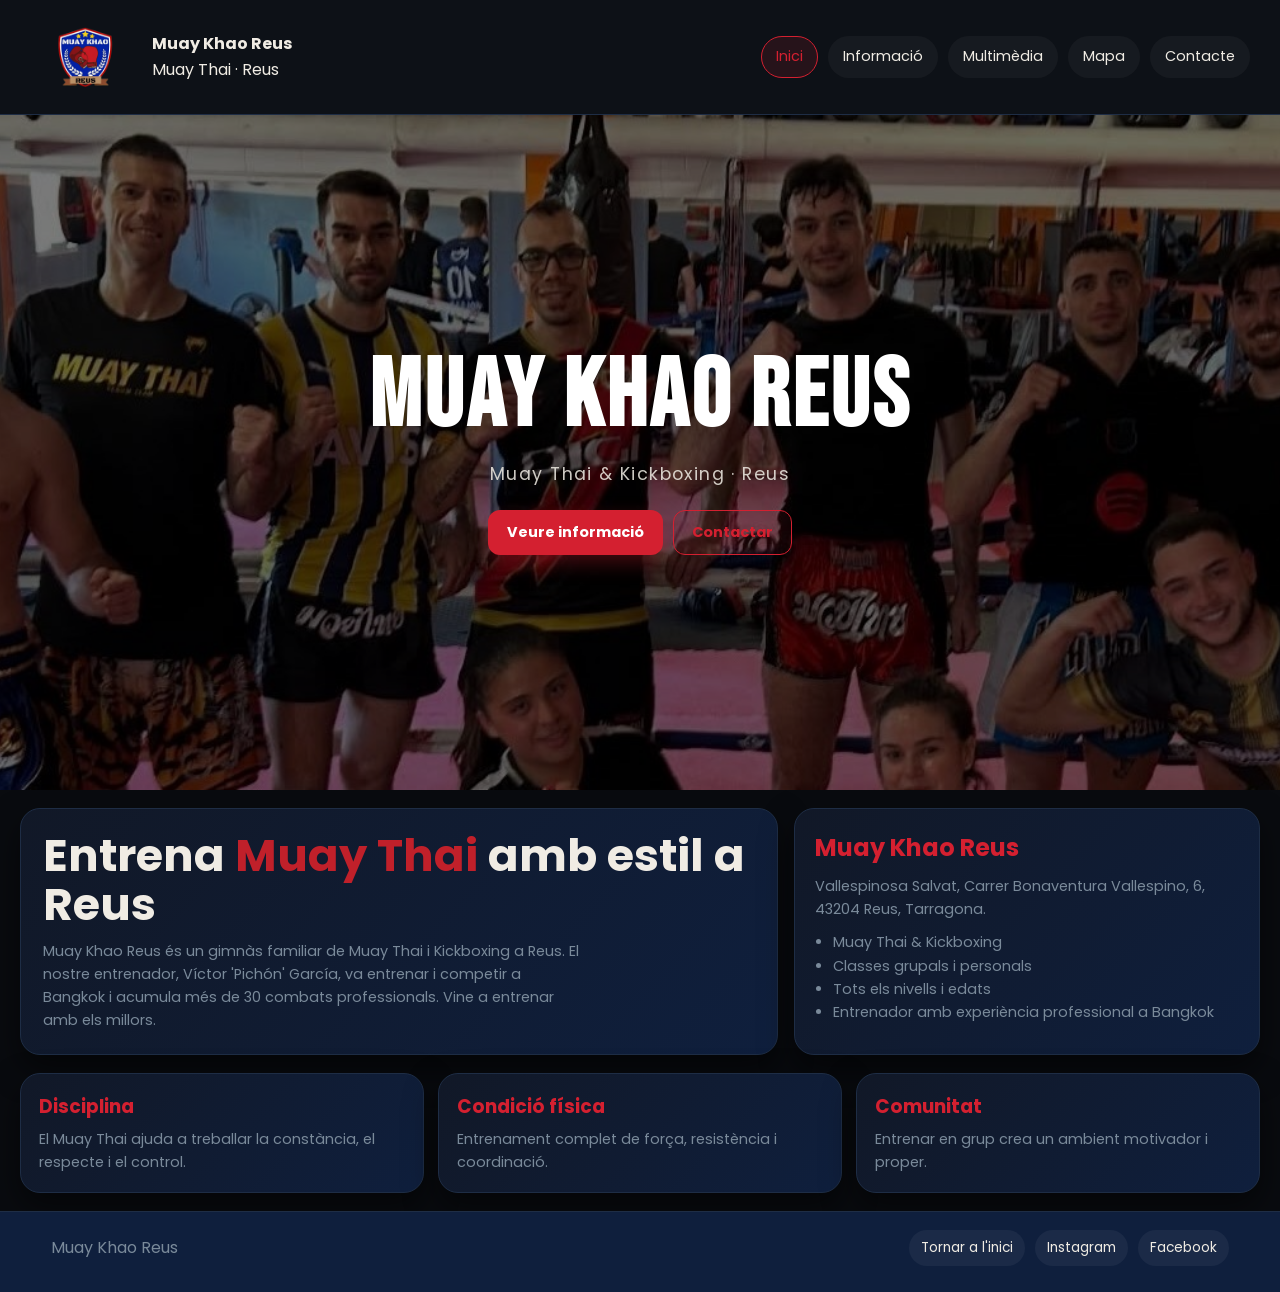
==== index.html @ c50d555d "añadir archivos web" ====
<!DOCTYPE html>
<html lang="ca">
<head>
  <meta charset="UTF-8" />
  <meta name="viewport" content="width=device-width, initial-scale=1.0" />
  <title>Muay Khao Reus · Inici</title>
  <link rel="stylesheet" href="css/style.css" />
  <link rel="preconnect" href="https://fonts.googleapis.com">
  <link rel="preconnect" href="https://fonts.gstatic.com" crossorigin>
  <link href="https://fonts.googleapis.com/css2?family=Bebas+Neue&family=Poppins:wght@300;400;600;700&display=swap" rel="stylesheet">
</head>
<body id="top">
  <!-- HEADER -->
  <header class="header">
    <nav class="navbar">
      <a href="index.html" style="display:flex; align-items:center; gap:12px; text-decoration:none; color:inherit;">
        <img src="images/logo.png" alt="Muay Khao Reus" style="width:110px; height:110px; object-fit:contain; position:relative; z-index:10;">
        <div>
          <strong>Muay Khao Reus</strong>
          <div>Muay Thai · Reus</div>
        </div>
      </a>
      <div style="display:flex; align-items:center; gap:16px;">
        <button class="hamburger" aria-label="Obrir menú">☰</button>
        <div class="nav nav-links">
          <a href="index.html" class="nav-link active">Inici</a>
          <a href="info.html" class="nav-link">Informació</a>
          <a href="multimedia.html" class="nav-link">Multimèdia</a>
          <a href="mapa.html" class="nav-link">Mapa</a>
          <a href="contacte.html" class="nav-link">Contacte</a>
        </div>
      </div>
    </nav>
  </header>

  <main class="home-layout">
    <!-- HERO BANNER — imatge de fons amb overlay fosc i botons centrats -->
    <section style="
      position: relative;
      height: 75vh;
      background-image: url('images/incio.jpg');
      background-size: cover;
      background-position: center center;
      background-repeat: no-repeat;
      display: flex;
      align-items: center;
      justify-content: center;
    ">
      <div style="
        position: absolute;
        inset: 0;
        background: rgba(0,0,0,0.5);
        display: flex;
        flex-direction: column;
        align-items: center;
        justify-content: center;
        text-align: center;
        gap: 14px;
        padding: 24px;
      ">
        <h1 style="
          font-family: 'Bebas Neue', sans-serif;
          font-size: clamp(3rem, 8vw, 6rem);
          color: #ffffff;
          letter-spacing: 3px;
          line-height: 1;
        ">Muay Khao Reus</h1>
        <p style="
          color: rgba(240,236,228,0.85);
          font-size: 1.1rem;
          letter-spacing: 0.08em;
        ">Muay Thai &amp; Kickboxing · Reus</p>
        <div class="hero-buttons" style="margin-top: 8px;">
          <a class="btn primary" href="info.html">Veure informació</a>
          <a class="btn ghost" href="contacte.html">Contactar</a>
        </div>
      </div>
    </section>

    <!-- HERO — dues columnes d'informació, fins als marges -->
    <section class="section hero">
      <div class="container hero-grid" style="width:100%; max-width:100%; margin:0; padding:0 20px; box-sizing:border-box;">
        <article class="panel hero-main">
          <h1>Entrena <span>Muay Thai</span> amb estil a Reus</h1>
          <p>
            Muay Khao Reus és un gimnàs familiar de Muay Thai i Kickboxing a Reus. El nostre entrenador, Víctor 'Pichón' García, va entrenar i competir a Bangkok i acumula més de 30 combats professionals. Vine a entrenar amb els millors.
          </p>
        </article>

        <aside class="panel hero-side">
          <h2>Muay Khao Reus</h2>
          <p class="hero-address">
            Vallespinosa Salvat, Carrer Bonaventura Vallespino, 6,
            43204 Reus, Tarragona.
          </p>
          <ul class="hero-list">
            <li>Muay Thai &amp; Kickboxing</li>
            <li>Classes grupals i personals</li>
            <li>Tots els nivells i edats</li>
            <li>Entrenador amb experiència professional a Bangkok</li>
          </ul>
        </aside>
      </div>
    </section>

    <!-- CARDS — fins als marges -->
    <section class="section cards-section">
      <div class="container cards-grid" style="width:100%; max-width:100%; margin:0; padding:0 20px; box-sizing:border-box;">
        <article class="panel card">
          <h3>Disciplina</h3>
          <p>El Muay Thai ajuda a treballar la constància, el respecte i el control.</p>
        </article>
        <article class="panel card">
          <h3>Condició física</h3>
          <p>Entrenament complet de força, resistència i coordinació.</p>
        </article>
        <article class="panel card">
          <h3>Comunitat</h3>
          <p>Entrenar en grup crea un ambient motivador i proper.</p>
        </article>
      </div>
    </section>
  </main>

  <!-- FOOTER -->
  <footer class="footer">
    <div class="container footer-inner">
      <p>Muay Khao Reus</p>
      <div class="footer-links">
        <a href="index.html">Tornar a l'inici</a>
        <a href="https://www.instagram.com/muaykhaoreus.mt/" target="_blank" rel="noreferrer">Instagram</a>
        <a href="https://facebook.com" target="_blank" rel="noreferrer">Facebook</a>
      </div>
    </div>
  </footer>

  <script src="js/script.js"></script>
</body>
</html>
---- css/style.css ----
/* === VARIABLES DE COLOR (paleta del logo: negre, blau marí, vermell, daurat) === */
:root {
  --bg:       #090b0f;
  --bg2:      #0d1117;
  --card:     #111827;
  --navy:     #0f1f3d;
  --red:      #d42030;
  --red-lt:   #f03040;
  --gold:     #c0202a;
  --gold-lt:  #e02535;
  --text:     #f0ece4;
  --muted:    #7a8a9a;
  --border:   #1e2d45;
  --radius:   12px;
}

/* === RESET === */
* {
  box-sizing: border-box;
  margin: 0;
  padding: 0;
}

html {
  scroll-behavior: smooth;
}

/* === BASE === */
body {
  font-family: "Poppins", system-ui, -apple-system, BlinkMacSystemFont, "Segoe UI", sans-serif;
  background: var(--bg);
  color: var(--text);
  line-height: 1.6;
  /* Patró flexbox: footer sempre enganxat al fons, sense espai negre */
  display: flex;
  flex-direction: column;
  min-height: 100vh;
}

/* main s'expandeix per omplir tot l'espai disponible */
main {
  flex: 1;
}

/* Imatges responsive */
img {
  display: block;
  max-width: 100%;
  height: auto;
}

iframe {
  display: block;
  width: 100%;
}

/* === CONTENIDOR === */
.container {
  width: min(1150px, 92%);
  margin: 0 auto;
}

/* === HEADER — fons bg2 amb border inferior === */
.header {
  position: sticky;
  top: 0;
  z-index: 100;
  background: var(--bg2);
  backdrop-filter: blur(14px);
  border-bottom: 1px solid var(--border);
}

.navbar {
  display: flex;
  align-items: center;
  justify-content: space-between;
  padding: 2px 30px;
  width: 100%;
  box-sizing: border-box;
  overflow: visible;
}

/* === BRAND / LOGO === */
.brand {
  display: flex;
  align-items: center;
  gap: 12px;
  text-decoration: none;
  color: inherit;
}

.brand-logo {
  width: 46px;
  height: 46px;
  border-radius: 50%;
  display: grid;
  place-items: center;
  background: linear-gradient(135deg, var(--gold-lt), var(--gold));
  color: var(--bg);
  font-weight: 900;
  letter-spacing: 1px;
  box-shadow: 0 10px 24px rgba(200, 146, 26, 0.3);
}

.brand-text {
  display: flex;
  flex-direction: column;
}

.brand-title {
  font-size: 1.1rem;
  font-weight: 700;
  color: var(--text);
}

.brand-sub {
  font-size: 0.85rem;
  color: var(--muted);
}

/* === NAVEGACIÓ === */
.nav {
  display: flex;
  gap: 10px;
  flex-wrap: wrap;
  justify-content: flex-end;
}

.nav-link {
  padding: 8px 14px;
  border-radius: 999px;
  border: 1px solid transparent;
  text-decoration: none;
  color: var(--text);
  background: rgba(255, 255, 255, 0.04);
  font-size: 0.9rem;
  transition: all 0.25s ease;
}

/* Link actiu i hover: border i color vermell */
.nav-link:hover,
.nav-link.active {
  border-color: var(--red);
  background: rgba(192, 32, 42, 0.14);
  color: var(--red);
}

/* === HAMBURGUESA (mòbil) === */
.hamburger {
  display: none;
  background: none;
  border: 1px solid var(--border);
  color: var(--text);
  font-size: 1.4rem;
  cursor: pointer;
  padding: 6px 10px;
  border-radius: var(--radius);
  transition: all 0.25s ease;
}

.hamburger:hover {
  border-color: var(--red);
  color: var(--red);
}

/* === SECCIONS GENERALS — padding reduït per evitar espai negre === */
.section {
  padding: 30px 0;
}

.section-alt {
  background: radial-gradient(circle at top, rgba(192, 32, 42, 0.1), transparent 55%);
}

/* === PANELS (targetes) — gradient suau de card a navy === */
.panel {
  background: linear-gradient(135deg, var(--card), var(--navy));
  border-radius: 20px;
  border: 1px solid var(--border);
  box-shadow: 0 14px 32px rgba(0, 0, 0, 0.5);
  overflow: hidden;
  transition: all 0.25s ease;
}

/* En hover, la vora canvia a vermell */
.panel:hover {
  border-color: var(--red);
}

/* === HOME — layout compacte (body flex s'encarrega de l'alçada total) === */
.home-layout {
  display: flex;
  flex-direction: column;
}

.home-layout .hero {
  flex: 1;
  padding: 18px 0 10px;
}

.home-layout .cards-section {
  padding: 8px 0 18px;
}

/* === HERO === */
.hero-grid {
  display: grid;
  grid-template-columns: 1.3fr 0.8fr;
  gap: 16px;
  align-items: stretch;
}

.hero-main {
  padding: 22px;
}

/* Badge/eyebrow: detall en daurat */
.eyebrow {
  display: inline-block;
  padding: 5px 12px;
  border-radius: 999px;
  background: rgba(200, 146, 26, 0.18);
  color: var(--gold-lt);
  text-transform: uppercase;
  letter-spacing: 0.08em;
  font-size: 0.75rem;
  margin-bottom: 10px;
}

.hero h1 {
  font-size: clamp(1.6rem, 3vw, 2.6rem);
  line-height: 1.1;
  margin-bottom: 10px;
  color: var(--text);
}

/* Paraula destacada h1: detall en daurat */
.hero h1 span {
  color: var(--gold);
}

.hero p {
  color: var(--muted);
  max-width: 60ch;
  font-size: 0.9rem;
}

.hero-buttons {
  display: flex;
  gap: 10px;
  flex-wrap: wrap;
  margin-top: 16px;
}

/* === BOTONS === */
.btn {
  display: inline-flex;
  align-items: center;
  justify-content: center;
  padding: 10px 18px;
  border-radius: var(--radius);
  border: 1px solid transparent;
  font-weight: 700;
  cursor: pointer;
  font-size: 0.9rem;
  transition: all 0.25s ease;
  text-decoration: none;
}

/* Botó principal: fons vermell, text blanc */
.btn.primary {
  background: var(--red);
  color: #ffffff;
  box-shadow: 0 8px 20px rgba(192, 32, 42, 0.35);
}

/* Botó secundari: border i color vermell */
.btn.ghost {
  border-color: var(--red);
  background: rgba(192, 32, 42, 0.08);
  color: var(--red);
}

.btn:hover {
  transform: translateY(-2px);
  box-shadow: 0 12px 28px rgba(192, 32, 42, 0.45);
}

.hero-tags {
  display: flex;
  flex-wrap: wrap;
  gap: 8px;
  margin-top: 14px;
  font-size: 0.78rem;
}

.hero-tags span {
  padding: 4px 10px;
  border-radius: 999px;
  background: rgba(255, 255, 255, 0.06);
  color: var(--muted);
}

.hero-side {
  padding: 20px;
}

/* H2 del hero-side: vermell */
.hero-side h2 {
  color: var(--red);
  margin-bottom: 8px;
}

.hero-address {
  color: var(--muted);
  margin-bottom: 10px;
  font-size: 0.9rem;
}

.hero-list {
  padding-left: 18px;
  color: var(--muted);
  font-size: 0.9rem;
}

/* === CARDS HOME === */
.cards-grid {
  display: grid;
  grid-template-columns: repeat(3, 1fr);
  gap: 14px;
}

.card {
  padding: 18px;
}

/* H3 targetes: vermell */
.card h3 {
  color: var(--red);
  margin-bottom: 6px;
}

.card p {
  color: var(--muted);
  font-size: 0.9rem;
}

/* === INFO === */
.info-grid {
  display: grid;
  grid-template-columns: 1.15fr 0.85fr;
  gap: 22px;
  align-items: stretch;
}

.info-text {
  padding: 26px;
}

/* H2 info: vermell */
.info-text h2 {
  color: var(--red);
  margin-bottom: 10px;
}

.info-text p {
  color: var(--muted);
  margin-bottom: 10px;
}

.info-features {
  display: grid;
  grid-template-columns: repeat(3, 1fr);
  gap: 12px;
  margin-top: 14px;
}

.info-feature {
  padding: 12px;
  border-radius: 16px;
  background: var(--bg2);
  border: 1px solid var(--border);
  transition: all 0.25s ease;
}

.info-feature:hover {
  border-color: var(--gold);
}

/* Label info-feature: detall en daurat */
.info-label {
  display: block;
  color: var(--gold);
  font-weight: 600;
  margin-bottom: 4px;
}

.info-feature p {
  color: var(--muted);
  font-size: 0.85rem;
  margin-bottom: 0;
}

/* Imatge info: limitada en alçada per no sortir de pantalla */
.info-image img {
  max-height: 400px;
  object-fit: cover;
  width: 100%;
  height: 100%;
}

/* === MULTIMÈDIA === */
.section-header {
  display: flex;
  justify-content: space-between;
  align-items: flex-end;
  gap: 16px;
  margin-bottom: 18px;
}

/* H2 galeria: vermell */
.section-header h2 {
  color: var(--red);
}

.section-header p {
  color: var(--muted);
}

.media-grid {
  display: grid;
  grid-template-columns: repeat(3, 1fr);
  gap: 16px;
  margin-bottom: 20px;
}

.media-item img {
  height: 230px;
  object-fit: cover;
}

/* Placeholder de vídeo amb fons fosc i vora daurada */
.video-placeholder {
  display: flex;
  flex-direction: column;
  align-items: center;
  justify-content: center;
  gap: 14px;
  padding: 52px 24px;
  background: var(--bg2);
  border: 2px solid var(--gold);
  border-radius: 20px;
  color: var(--muted);
  text-align: center;
  margin-top: 8px;
  transition: all 0.25s ease;
}

.video-placeholder:hover {
  border-color: var(--gold-lt);
}

.video-placeholder .play-icon {
  font-size: 3rem;
  color: var(--gold);
}

.video-placeholder p {
  font-size: 1rem;
  color: var(--muted);
}

.video-box {
  padding: 18px;
}

/* H3 video-box: vermell */
.video-box h3 {
  margin-bottom: 10px;
  color: var(--red);
}

.video-box iframe {
  border-radius: 18px;
  border: none;
  height: 360px;
}

/* === MAPA === */
.map-grid {
  display: grid;
  grid-template-columns: 0.8fr 1.2fr;
  gap: 20px;
  align-items: stretch;
}

.map-text {
  padding: 24px;
}

/* H2 mapa: vermell */
.map-text h2 {
  color: var(--red);
  margin-bottom: 10px;
}

.map-text p {
  color: var(--muted);
  margin-bottom: 8px;
  font-size: 0.9rem;
}

/* Nota QGIS destacada amb accent daurat */
.map-note {
  margin-top: 14px;
  padding: 12px;
  background: var(--bg2);
  border: 1px solid var(--border);
  border-left: 3px solid var(--gold);
  border-radius: 8px;
  color: var(--muted);
  font-size: 0.85rem;
}

.map-box {
  width: 100%;
  max-width: 900px;
  margin: 0 auto;
}

.map-box iframe {
  display: block;
  width: 100%;
  /* 115px navbar (110px logo + 4px padding + 1px border) + 81px footer (1px border + 44px padding + ~36px content) */
  height: calc(100vh - 196px);
  border: none;
  border-radius: 12px;
}

/* === CONTACTE === */
.contact-grid {
  display: grid;
  grid-template-columns: 0.9fr 1.1fr;
  gap: 20px;
  align-items: stretch;
}

.contact-text {
  padding: 24px;
}

/* H2 contacte: vermell */
.contact-text h2 {
  color: var(--red);
  margin-bottom: 10px;
}

.contact-text p {
  color: var(--muted);
}

.contact-list {
  margin-top: 12px;
  padding-left: 18px;
  color: var(--muted);
}

.contact-form {
  padding: 24px;
  display: grid;
  gap: 12px;
}

/* Labels formulari: detall en daurat */
.contact-form label {
  font-weight: 600;
  color: var(--gold);
}

.contact-form input,
.contact-form textarea {
  width: 100%;
  padding: 12px 14px;
  border-radius: var(--radius);
  border: 1px solid var(--border);
  background: var(--bg2);
  color: var(--text);
  font: inherit;
  transition: all 0.25s ease;
}

/* Textarea del formulari: alçada limitada per caber en pantalla */
.contact-form textarea {
  max-height: 120px;
  resize: vertical;
}

.contact-form input:focus,
.contact-form textarea:focus {
  outline: none;
  border-color: var(--red);
  box-shadow: 0 0 0 3px rgba(192, 32, 42, 0.2);
}

/* Nota d'email sota el formulari */
.contact-email-note {
  color: var(--muted);
  font-size: 0.82rem;
  text-align: center;
}

/* === FOOTER — fons navy === */
.footer {
  padding: 18px 0 26px;
  border-top: 1px solid var(--border);
  background: var(--navy);
}

.footer-inner {
  display: flex;
  justify-content: space-between;
  align-items: center;
  gap: 16px;
  flex-wrap: wrap;
  color: var(--muted);
}

.footer-links {
  display: flex;
  gap: 10px;
  flex-wrap: wrap;
}

.footer-links a {
  padding: 7px 12px;
  border-radius: 999px;
  background: rgba(255, 255, 255, 0.05);
  color: var(--text);
  font-size: 0.85rem;
  text-decoration: none;
  transition: all 0.25s ease;
}

.footer-links a:hover {
  background: rgba(192, 32, 42, 0.2);
  color: var(--red-lt);
}

/* ============================================================
   MEDIA QUERIES — breakpoints valorats pel professor
   ============================================================ */

/* --- Mòbil petit (< 600px) --- */
@media (max-width: 600px) {
  /* Mostra el botó hamburguesa */
  .hamburger {
    display: block;
    margin-left: auto;
  }

  /* Nav oculta fins que s'obri */
  .nav {
    display: none;
    flex-direction: column;
    flex-basis: 100%;
    gap: 6px;
    padding: 8px 0;
  }

  .nav.open {
    display: flex;
  }

  .nav-link {
    text-align: center;
    border-radius: var(--radius);
  }

  .navbar {
    flex-wrap: wrap;
  }

  /* Totes les columnes al 100% */
  .hero-grid,
  .info-grid,
  .map-grid,
  .contact-grid {
    grid-template-columns: 1fr;
  }

  .cards-grid {
    grid-template-columns: 1fr;
  }

  .media-grid {
    grid-template-columns: 1fr;
  }

  .info-features {
    grid-template-columns: 1fr;
  }

  /* Imatge info va primer en mòbil */
  .info-image {
    order: -1;
  }

  .hero-buttons .btn {
    width: 100%;
  }
}

/* --- Tablet petit (600px – 767px) --- */
@media (min-width: 600px) and (max-width: 767px) {
  .hero-grid,
  .info-grid,
  .map-grid,
  .contact-grid {
    grid-template-columns: 1fr;
  }

  .cards-grid {
    grid-template-columns: repeat(2, 1fr);
  }

  .media-grid {
    grid-template-columns: repeat(2, 1fr);
  }

  .info-features {
    grid-template-columns: repeat(2, 1fr);
  }

  /* Imatge info va primer */
  .info-image {
    order: -1;
  }
}

/* --- Tablet (768px – 991px) --- */
@media (min-width: 768px) and (max-width: 991px) {
  .hero-grid,
  .info-grid,
  .map-grid,
  .contact-grid {
    grid-template-columns: 1fr;
  }

  .media-grid {
    grid-template-columns: repeat(2, 1fr);
  }

  .info-features {
    grid-template-columns: repeat(2, 1fr);
  }

  .video-box iframe {
    height: 280px;
  }
}

/* --- Laptop (992px – 1199px) --- */
@media (min-width: 992px) and (max-width: 1199px) {
  .hero h1 {
    font-size: clamp(1.6rem, 2.5vw, 2.4rem);
  }

  .hero-grid {
    gap: 14px;
  }
}

/* --- Desktop gran (≥ 1200px) --- */
@media (min-width: 1200px) {
  .container {
    width: min(1200px, 92%);
  }

  .hero h1 {
    font-size: 2.8rem;
  }
}
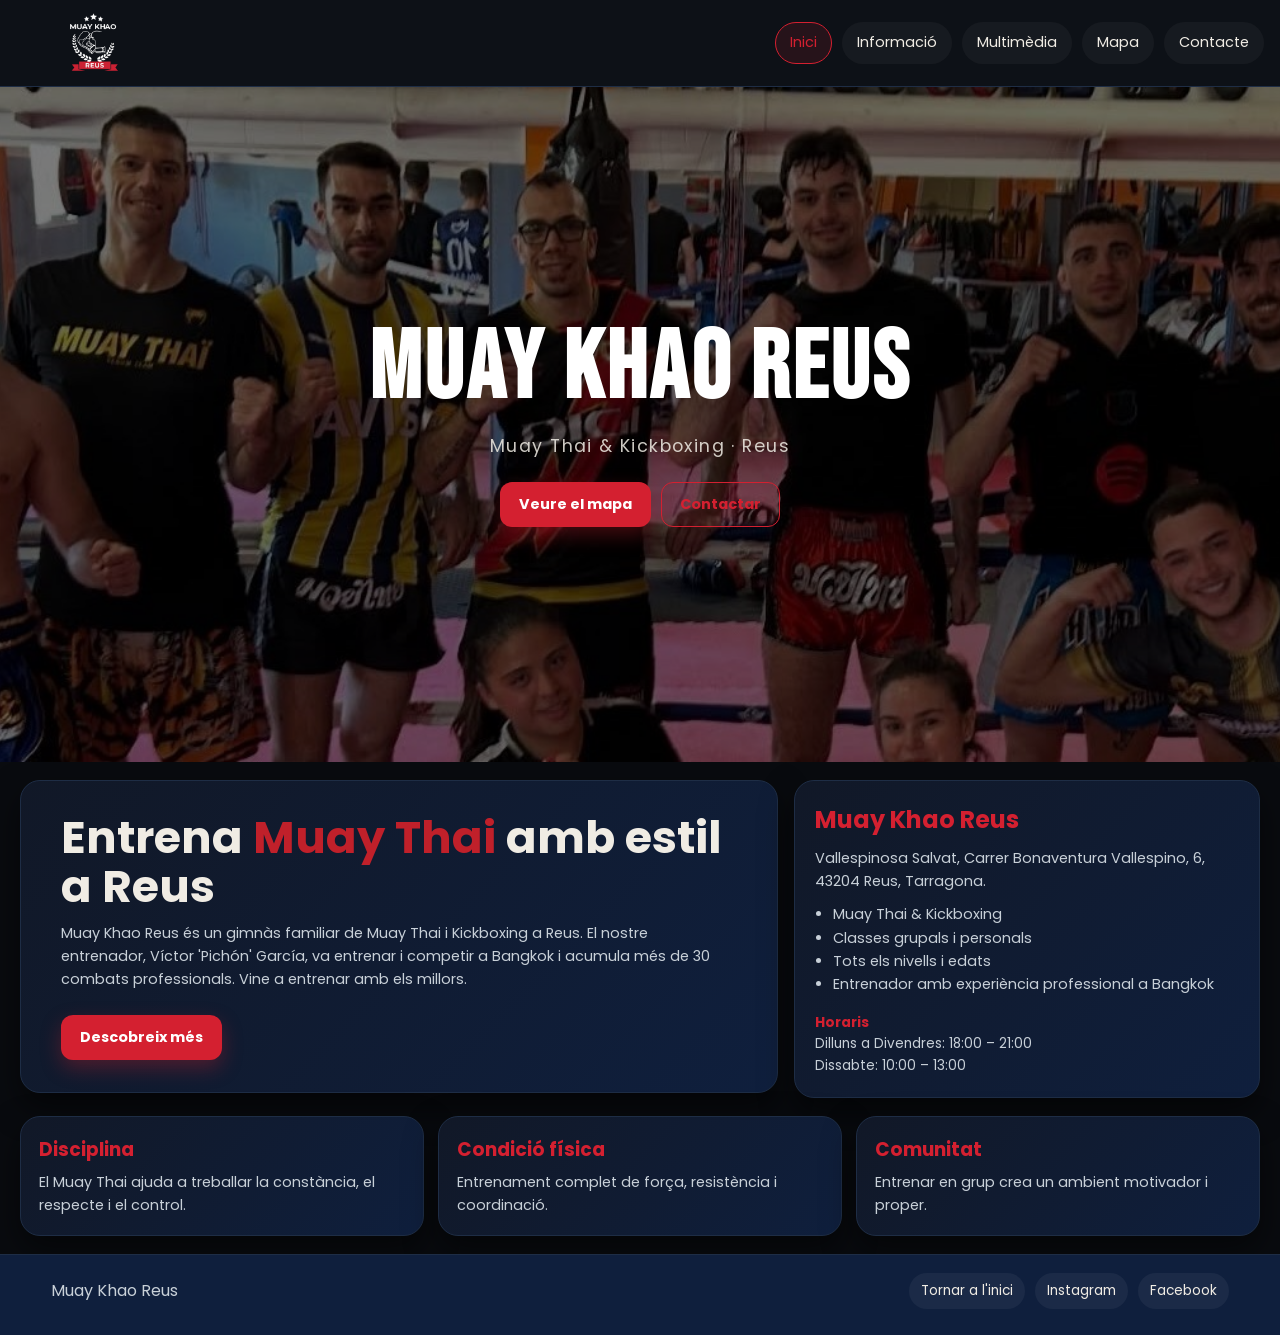
==== commit 972fcdc6: "ultimos" ====
--- a/index.html
+++ b/index.html
@@ -13,14 +13,8 @@
   <!-- HEADER -->
   <header class="header">
     <nav class="navbar">
-      <a href="index.html" style="display:flex; align-items:center; gap:12px; text-decoration:none; color:inherit;">
-        <img src="images/logo.png" alt="Muay Khao Reus" style="width:110px; height:110px; object-fit:contain; position:relative; z-index:10;">
-        <div>
-          <strong>Muay Khao Reus</strong>
-          <div>Muay Thai · Reus</div>
-        </div>
-      </a>
-      <div style="display:flex; align-items:center; gap:16px;">
+      <a href="index.html" class="logo"><img src="images/logo_bueno.png" alt="Logo"></a>
+      <div style="display:flex; align-items:center; gap:16px; position:relative;">
         <button class="hamburger" aria-label="Obrir menú">☰</button>
         <div class="nav nav-links">
           <a href="index.html" class="nav-link active">Inici</a>
@@ -71,7 +65,7 @@
           letter-spacing: 0.08em;
         ">Muay Thai &amp; Kickboxing · Reus</p>
         <div class="hero-buttons" style="margin-top: 8px;">
-          <a class="btn primary" href="info.html">Veure informació</a>
+          <a class="btn primary" href="mapa.html">Veure el mapa</a>
           <a class="btn ghost" href="contacte.html">Contactar</a>
         </div>
       </div>
@@ -85,6 +79,7 @@
           <p>
             Muay Khao Reus és un gimnàs familiar de Muay Thai i Kickboxing a Reus. El nostre entrenador, Víctor 'Pichón' García, va entrenar i competir a Bangkok i acumula més de 30 combats professionals. Vine a entrenar amb els millors.
           </p>
+          <a href="info.html" class="btn primary" style="margin-top:1.5rem;">Descobreix més</a>
         </article>
 
         <aside class="panel hero-side">
@@ -99,6 +94,11 @@
             <li>Tots els nivells i edats</li>
             <li>Entrenador amb experiència professional a Bangkok</li>
           </ul>
+          <p style="margin-top:16px; font-size:0.85rem;">
+            <strong style="color:var(--red);">Horaris</strong><br>
+            Dilluns a Divendres: 18:00 – 21:00<br>
+            Dissabte: 10:00 – 13:00
+          </p>
         </aside>
       </div>
     </section>
@@ -127,7 +127,7 @@
     <div class="container footer-inner">
       <p>Muay Khao Reus</p>
       <div class="footer-links">
-        <a href="index.html">Tornar a l'inici</a>
+        <a href="#top">Tornar a l'inici</a>
         <a href="https://www.instagram.com/muaykhaoreus.mt/" target="_blank" rel="noreferrer">Instagram</a>
         <a href="https://facebook.com" target="_blank" rel="noreferrer">Facebook</a>
       </div>
--- a/css/style.css
+++ b/css/style.css
@@ -9,7 +9,7 @@
   --gold:     #c0202a;
   --gold-lt:  #e02535;
   --text:     #f0ece4;
-  --muted:    #7a8a9a;
+  --muted:    #c8d0d8;
   --border:   #1e2d45;
   --radius:   12px;
 }
@@ -53,6 +53,9 @@
   display: block;
   width: 100%;
 }
+
+p { color: #c8d0d8; }
+li { color: #c8d0d8; }
 
 /* === CONTENIDOR === */
 .container {
@@ -74,10 +77,32 @@
   display: flex;
   align-items: center;
   justify-content: space-between;
-  padding: 2px 30px;
+  padding: 0.5rem 1rem 0.5rem 0;
   width: 100%;
   box-sizing: border-box;
-  overflow: visible;
+  min-height: 70px;
+}
+
+/* === LOGO NAVBAR === */
+.logo {
+  display: flex;
+  align-items: center;
+  gap: 0.5rem;
+  text-decoration: none;
+  color: inherit;
+}
+
+.logo img {
+  height: 70px;
+  width: auto;
+  display: block;
+}
+
+.logo span {
+  font-weight: 700;
+  font-size: 1.1rem;
+  color: var(--text);
+  white-space: nowrap;
 }
 
 /* === BRAND / LOGO === */
@@ -211,7 +236,8 @@
 }
 
 .hero-main {
-  padding: 22px;
+  padding: 2rem 2.5rem;
+  height: fit-content;
 }
 
 /* Badge/eyebrow: detall en daurat */
@@ -228,7 +254,7 @@
 }
 
 .hero h1 {
-  font-size: clamp(1.6rem, 3vw, 2.6rem);
+  font-size: clamp(2rem, 4vw, 3rem);
   line-height: 1.1;
   margin-bottom: 10px;
   color: var(--text);
@@ -241,7 +267,7 @@
 
 .hero p {
   color: var(--muted);
-  max-width: 60ch;
+  max-width: 100%;
   font-size: 0.9rem;
 }
 
@@ -650,21 +676,27 @@
    MEDIA QUERIES — breakpoints valorats pel professor
    ============================================================ */
 
-/* --- Mòbil petit (< 600px) --- */
-@media (max-width: 600px) {
-  /* Mostra el botó hamburguesa */
+/* --- Hamburguesa (< 768px) --- */
+@media (max-width: 767px) {
   .hamburger {
     display: block;
-    margin-left: auto;
-  }
-
-  /* Nav oculta fins que s'obri */
+  }
+
+  /* Dropdown absolut anclejat al contenidor relatiu */
   .nav {
     display: none;
+    position: absolute;
+    top: calc(100% + 6px);
+    right: 0;
     flex-direction: column;
-    flex-basis: 100%;
-    gap: 6px;
-    padding: 8px 0;
+    gap: 4px;
+    padding: 10px;
+    min-width: 180px;
+    background: var(--bg2);
+    border: 1px solid var(--border);
+    border-radius: var(--radius);
+    box-shadow: 0 8px 24px rgba(0, 0, 0, 0.5);
+    z-index: 200;
   }
 
   .nav.open {
@@ -673,13 +705,11 @@
 
   .nav-link {
     text-align: center;
-    border-radius: var(--radius);
-  }
-
-  .navbar {
-    flex-wrap: wrap;
-  }
-
+  }
+}
+
+/* --- Mòbil petit (< 600px) — layout de graella --- */
+@media (max-width: 600px) {
   /* Totes les columnes al 100% */
   .hero-grid,
   .info-grid,
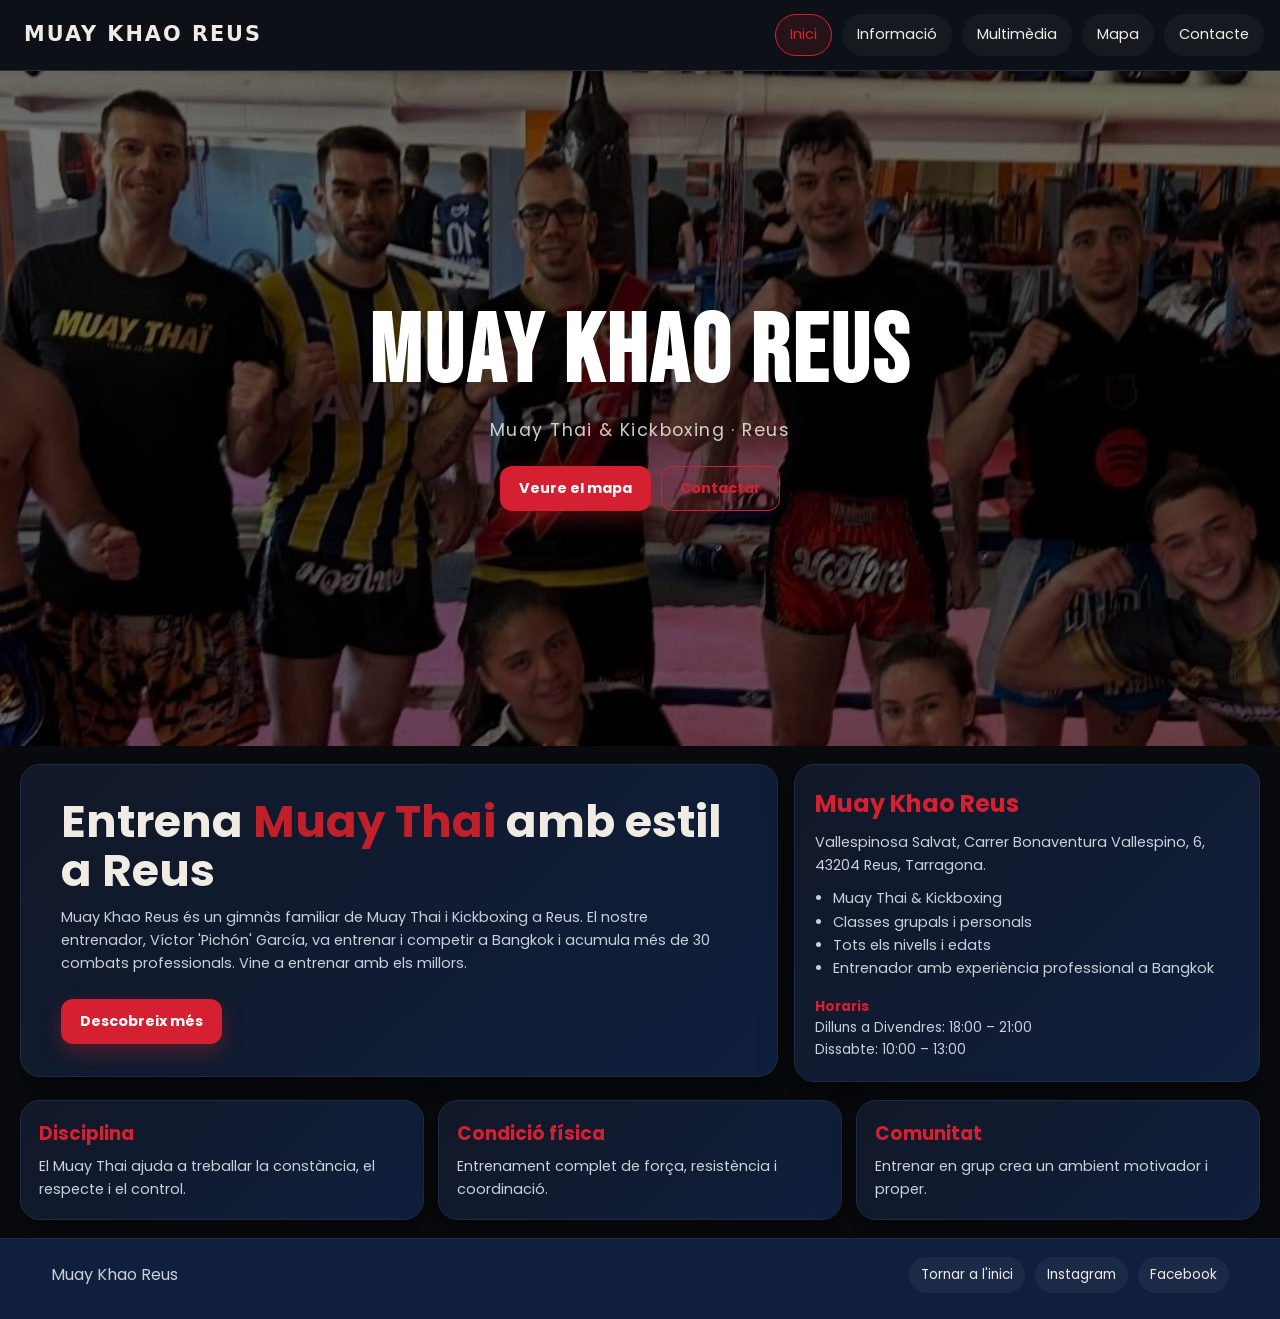
==== commit 42f2d85b: "final" ====
--- a/index.html
+++ b/index.html
@@ -13,7 +13,7 @@
   <!-- HEADER -->
   <header class="header">
     <nav class="navbar">
-      <a href="index.html" class="logo"><img src="images/logo_bueno.png" alt="Logo"></a>
+      <a href="index.html" class="logo">MUAY KHAO REUS</a>
       <div style="display:flex; align-items:center; gap:16px; position:relative;">
         <button class="hamburger" aria-label="Obrir menú">☰</button>
         <div class="nav nav-links">
--- a/css/style.css
+++ b/css/style.css
@@ -85,17 +85,13 @@
 
 /* === LOGO NAVBAR === */
 .logo {
-  display: flex;
-  align-items: center;
-  gap: 0.5rem;
+  font-size: 1.3rem;
+  font-weight: 900;
+  letter-spacing: 2px;
+  text-transform: uppercase;
+  color: var(--text);
   text-decoration: none;
-  color: inherit;
-}
-
-.logo img {
-  height: 70px;
-  width: auto;
-  display: block;
+  padding-left: 1.5rem;
 }
 
 .logo span {
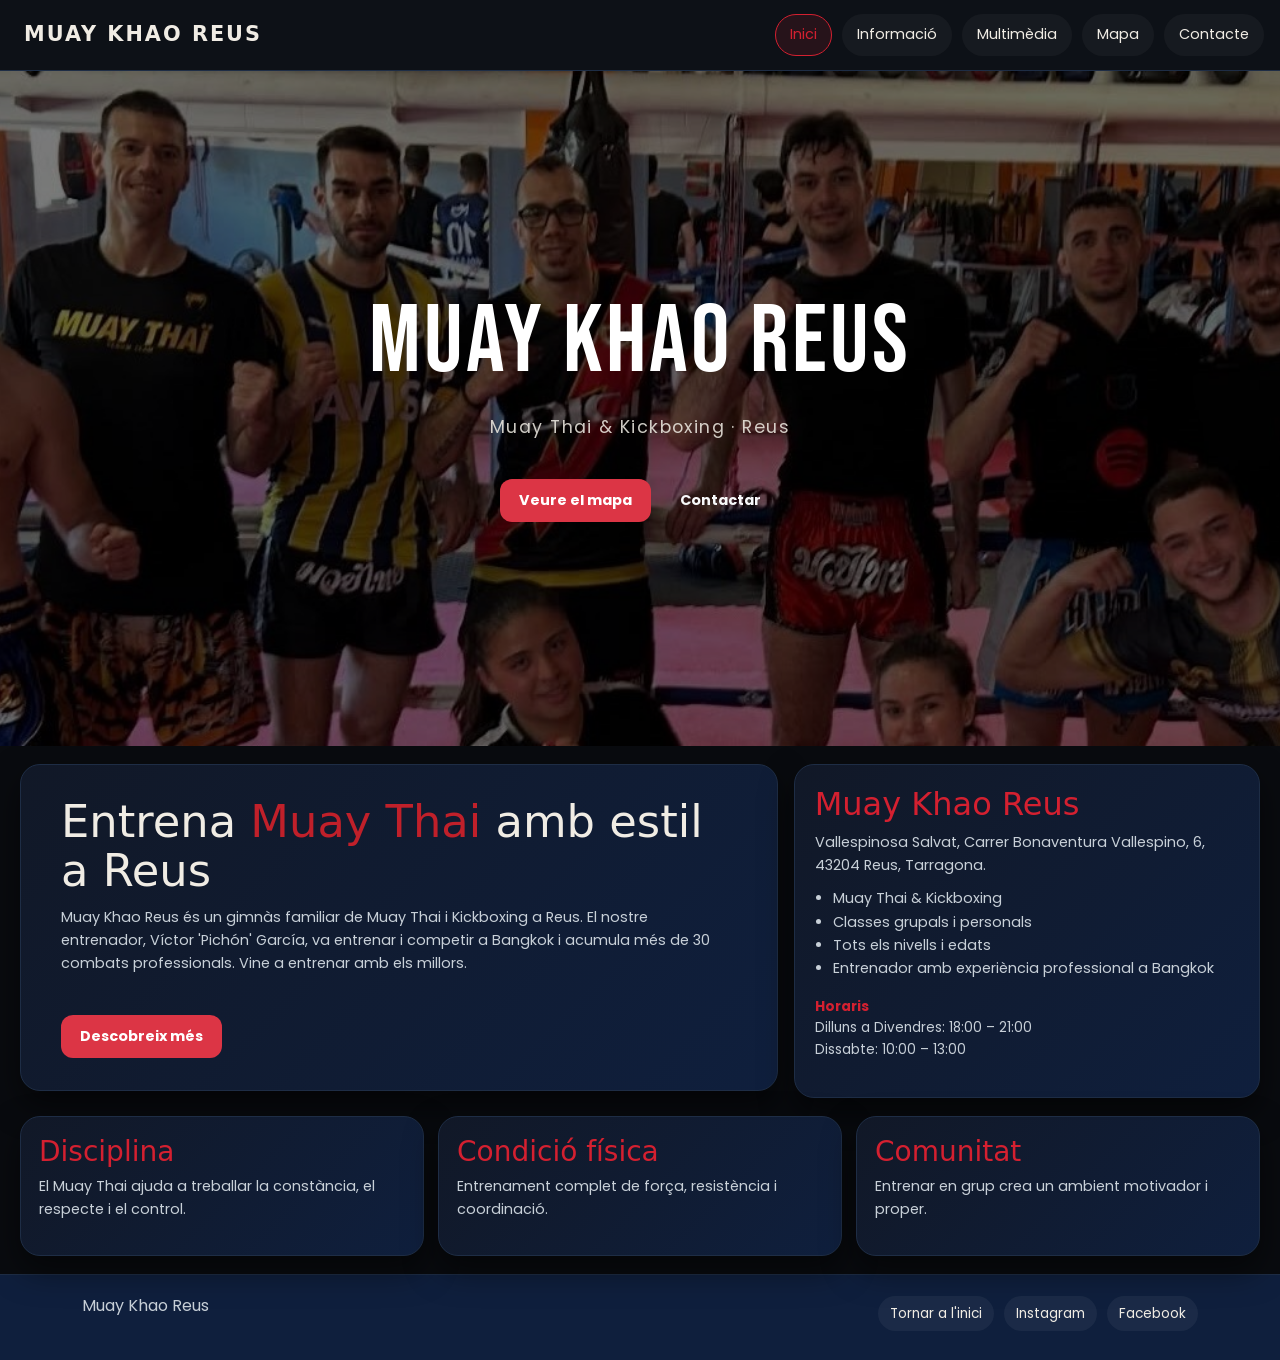
==== commit 6e4d60de: "framework" ====
--- a/index.html
+++ b/index.html
@@ -4,6 +4,7 @@
   <meta charset="UTF-8" />
   <meta name="viewport" content="width=device-width, initial-scale=1.0" />
   <title>Muay Khao Reus · Inici</title>
+  <link rel="stylesheet" href="https://cdn.jsdelivr.net/npm/bootstrap@5.3.3/dist/css/bootstrap.min.css">
   <link rel="stylesheet" href="css/style.css" />
   <link rel="preconnect" href="https://fonts.googleapis.com">
   <link rel="preconnect" href="https://fonts.gstatic.com" crossorigin>
@@ -65,8 +66,8 @@
           letter-spacing: 0.08em;
         ">Muay Thai &amp; Kickboxing · Reus</p>
         <div class="hero-buttons" style="margin-top: 8px;">
-          <a class="btn primary" href="mapa.html">Veure el mapa</a>
-          <a class="btn ghost" href="contacte.html">Contactar</a>
+          <a class="btn btn-danger" href="mapa.html">Veure el mapa</a>
+          <a class="btn btn-outline-light" href="contacte.html">Contactar</a>
         </div>
       </div>
     </section>
@@ -79,7 +80,7 @@
           <p>
             Muay Khao Reus és un gimnàs familiar de Muay Thai i Kickboxing a Reus. El nostre entrenador, Víctor 'Pichón' García, va entrenar i competir a Bangkok i acumula més de 30 combats professionals. Vine a entrenar amb els millors.
           </p>
-          <a href="info.html" class="btn primary" style="margin-top:1.5rem;">Descobreix més</a>
+          <a href="info.html" class="btn btn-danger" style="margin-top:1.5rem;">Descobreix més</a>
         </article>
 
         <aside class="panel hero-side">
